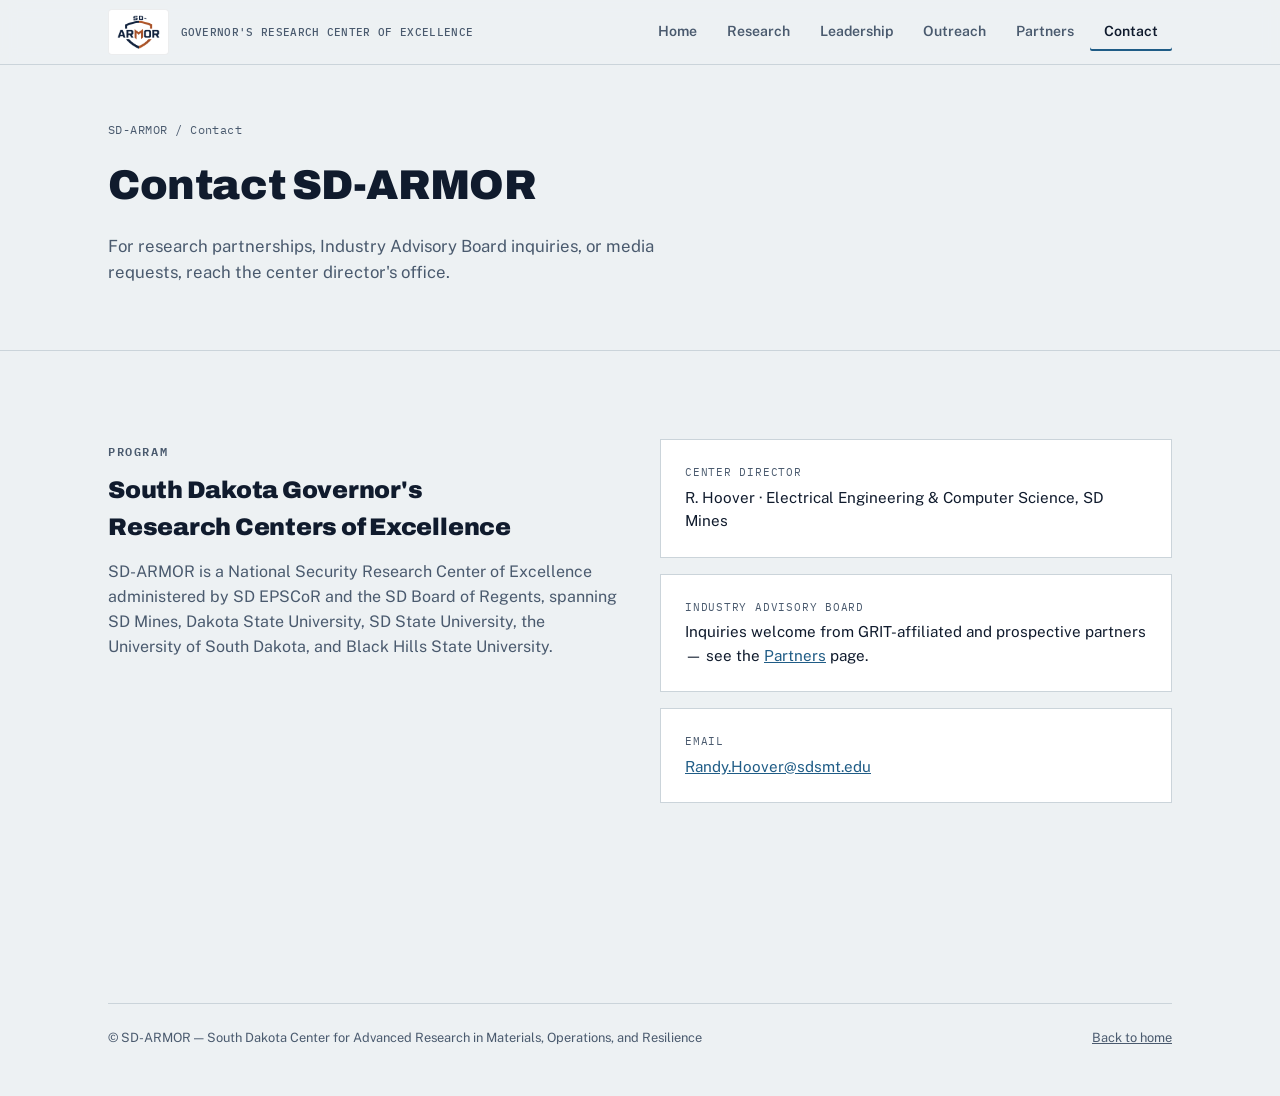
==== contact.html @ ae60025e "Add files via upload Original SD-ARMOR page." ====
<!DOCTYPE html>
<html lang="en">
<head>
<meta charset="UTF-8">
<meta name="viewport" content="width=device-width, initial-scale=1.0">
<title>Contact — SD-ARMOR</title>
<meta name="description" content="Contact the SD-ARMOR center director's office for research partnerships, advisory board inquiries, or media requests.">
<link rel="preconnect" href="https://fonts.googleapis.com">
<link rel="stylesheet" href="https://fonts.googleapis.com/css2?family=Archivo:wght@500;700;900&family=Public+Sans:ital,wght@0,400;0,500;0,600;0,700;1,400&family=IBM+Plex+Mono:wght@500;600&display=swap">
<link rel="stylesheet" href="assets/style.css">
</head>
<body>

<header class="site">
  <div class="nav-row">
    <a class="wordmark" href="index.html"><span class="logo-plate"><img src="assets/logo-mark.png" alt="SD-ARMOR"></span><small>GOVERNOR'S RESEARCH CENTER OF EXCELLENCE</small></a>
    <button class="nav-toggle" id="navToggle" aria-expanded="false" aria-controls="primaryNav">MENU</button>
    <nav class="primary" id="primaryNav">
      <a href="index.html">Home</a>
      <a href="research.html">Research</a>
      <a href="leadership.html">Leadership</a>
      <a href="outreach.html">Outreach</a>
      <a href="partners.html">Partners</a>
      <a href="contact.html" class="current">Contact</a>
    </nav>
  </div>
</header>

<main>
  <div class="page-head">
    <div class="wrap">
      <span class="crumb"><a href="index.html">SD-ARMOR</a> / Contact</span>
      <h1>Contact SD-ARMOR</h1>
      <p class="lede">For research partnerships, Industry Advisory Board inquiries, or media requests, reach the center director's office.</p>
    </div>
  </div>

  <section id="contact-details">
    <div class="wrap">
      <div class="contact-grid">
        <div>
          <span class="eyebrow">Program</span>
          <h2 style="margin-top:8px;">South Dakota Governor's Research Centers of Excellence</h2>
          <p style="color:var(--ink-soft); margin-top:14px;">SD-ARMOR is a National Security Research Center of Excellence administered by SD EPSCoR and the SD Board of Regents, spanning SD Mines, Dakota State University, SD State University, the University of South Dakota, and Black Hills State University.</p>
        </div>
        <div>
          <div class="contact-card">
            <div class="k">Center Director</div>
            <div class="v">R. Hoover &middot; Electrical Engineering &amp; Computer Science, SD Mines</div>
          </div>
          <div class="contact-card">
            <div class="k">Industry Advisory Board</div>
            <div class="v">Inquiries welcome from GRIT-affiliated and prospective partners &mdash; see the <a href="partners.html">Partners</a> page.</div>
          </div>
          <div class="contact-card">
            <div class="k">Email</div>
            <div class="v"><a href="mailto:Randy.Hoover@sdsmt.edu">Randy.Hoover@sdsmt.edu</a></div>
          </div>
        </div>
      </div>
    </div>
  </section>

  <footer class="site">
    <div class="wrap">
      <div class="fine">
        <span>&copy; SD-ARMOR &mdash; South Dakota Center for Advanced Research in Materials, Operations, and Resilience</span>
        <span><a href="index.html">Back to home</a></span>
      </div>
    </div>
  </footer>
</main>

<script src="assets/site.js"></script>
</body>
</html>
---- assets/style.css ----
/* SD-ARMOR shared stylesheet — one file, every page links it. */

:root{
  --ink:#101B2D;
  --ink-soft:#4A5A6E;
  --paper:#EDF1F3;
  --paper-raised:#FFFFFF;
  --line:#CBD4DA;
  --line-strong:#9FAEB8;
  --build:#1F5C86;
  --build-tint:#DCE9F1;
  --protect:#96691E;
  --protect-tint:#F3E6CE;
  --sustain:#33604A;
  --sustain-tint:#DCE9E1;
  --accent:#1F5C86;
  --focus:#1F5C86;
}
@media (prefers-color-scheme: dark){
  :root:not([data-theme="light"]){
    --ink:#E7ECF1; --ink-soft:#A9B9C8; --paper:#0A121C; --paper-raised:#111B29;
    --line:#28394B; --line-strong:#3B4F63;
    --build:#7DB2DD; --build-tint:#16283A;
    --protect:#E3B369; --protect-tint:#2E2415;
    --sustain:#7FBB98; --sustain-tint:#16281F;
    --accent:#7DB2DD; --focus:#7DB2DD;
  }
}
:root[data-theme="dark"]{
  --ink:#E7ECF1; --ink-soft:#A9B9C8; --paper:#0A121C; --paper-raised:#111B29;
  --line:#28394B; --line-strong:#3B4F63;
  --build:#7DB2DD; --build-tint:#16283A;
  --protect:#E3B369; --protect-tint:#2E2415;
  --sustain:#7FBB98; --sustain-tint:#16281F;
  --accent:#7DB2DD; --focus:#7DB2DD;
}

*{box-sizing:border-box;}
html{scroll-behavior:smooth;}
body{
  margin:0; background:var(--paper); color:var(--ink);
  font-family:"Public Sans", -apple-system, BlinkMacSystemFont, "Segoe UI", sans-serif;
  font-size:16px; line-height:1.55; -webkit-font-smoothing:antialiased;
}
h1,h2,h3,h4{
  font-family:"Archivo","Public Sans",sans-serif; font-weight:900;
  text-wrap:balance; margin:0; letter-spacing:-0.01em;
}
a{color:var(--accent);}
a:focus-visible, button:focus-visible{outline:2px solid var(--focus); outline-offset:3px;}
.mono{font-family:"IBM Plex Mono","SF Mono",monospace;}
.eyebrow{
  font-family:"IBM Plex Mono",monospace; font-size:0.72rem; font-weight:600;
  letter-spacing:0.14em; text-transform:uppercase; color:var(--ink-soft);
}
.wrap{max-width:1120px; margin:0 auto; padding:0 28px;}
section{padding:88px 0;}
section + section{border-top:1px solid var(--line);}
p{max-width:65ch;}
table{border-collapse:collapse;}

/* ---------- header / nav ---------- */
header.site{
  position:sticky; top:0; z-index:50;
  background:color-mix(in srgb, var(--paper) 92%, transparent);
  backdrop-filter:blur(8px); border-bottom:1px solid var(--line);
}
.nav-row{
  max-width:1120px; margin:0 auto; padding:0 28px;
  display:flex; align-items:center; justify-content:space-between; height:64px;
}
.wordmark{
  display:flex; align-items:center; gap:12px;
  font-family:"Archivo",sans-serif; font-weight:900; font-size:1.15rem;
  color:var(--ink); text-decoration:none; letter-spacing:-0.01em;
}
.wordmark small{
  font-family:"IBM Plex Mono",monospace; font-weight:500;
  font-size:0.66rem; color:var(--ink-soft); letter-spacing:0.03em;
}
/* The mark's navy/orange are painted for a white ground, so its backing
   plate stays literally white in both themes -- not a theme token. */
.logo-plate{
  background:#FFFFFF; display:inline-flex; align-items:center; justify-content:center;
  padding:5px 8px; border-radius:4px; line-height:0;
  border:1px solid rgba(16,27,45,0.08);
}
.logo-plate img{display:block; height:34px; width:auto;}
.hero-logo{
  display:inline-flex; margin-bottom:26px; background:#FFFFFF; padding:16px 22px;
  border-radius:6px; border:1px solid rgba(16,27,45,0.08); box-shadow:0 1px 2px rgba(16,27,45,0.06);
}
.hero-logo img{display:block; height:88px; width:auto;}
nav.primary{display:flex; gap:2px;}
nav.primary a{
  color:var(--ink-soft); text-decoration:none; font-size:0.88rem; font-weight:600;
  padding:8px 14px; border-radius:2px;
}
nav.primary a:hover{color:var(--ink); background:var(--paper-raised);}
nav.primary a.current{color:var(--ink); box-shadow:inset 0 -2px 0 var(--accent);}
.nav-toggle{display:none;}

/* ---------- breadcrumb / page header (subpages) ---------- */
.page-head{padding:56px 0 48px; border-bottom:1px solid var(--line);}
.page-head .crumb{
  font-family:"IBM Plex Mono",monospace; font-size:0.72rem; color:var(--ink-soft);
  letter-spacing:0.04em; margin-bottom:14px; display:block;
}
.page-head .crumb a{color:var(--ink-soft); text-decoration:none;}
.page-head .crumb a:hover{color:var(--accent);}
.page-head h1{font-size:clamp(1.9rem,4vw,2.6rem);}
.page-head p.lede{margin-top:16px; font-size:1.05rem; color:var(--ink-soft); max-width:62ch;}

/* ---------- hero (home) ---------- */
.hero{position:relative; overflow:hidden; padding:96px 0 72px;}
.hero svg.contours{position:absolute; inset:0; width:100%; height:100%; opacity:0.5; color:var(--line-strong);}
:root[data-theme="dark"] .hero svg.contours,
:root:not([data-theme="light"]) .hero svg.contours{opacity:0.35;}
.hero-inner{position:relative; max-width:760px;}
.hero .eyebrow{margin-bottom:18px; display:block;}
.hero h1{font-size:clamp(2.1rem, 4.6vw, 3.2rem); line-height:1.05;}
.hero .vision{margin-top:22px; font-size:1.14rem; color:var(--ink-soft); max-width:62ch; font-style:italic;}
.hero .pillar-strip{margin-top:34px; display:flex; gap:0; font-family:"IBM Plex Mono",monospace; font-size:0.78rem; font-weight:600; letter-spacing:0.04em;}
.hero .pillar-strip span{padding:8px 16px; border:1px solid var(--line-strong); margin-left:-1px; background:var(--paper-raised);}
.hero .pillar-strip span:first-child{margin-left:0;}
.hero .pillar-strip .p1{border-top:3px solid var(--build);}
.hero .pillar-strip .p2{border-top:3px solid var(--protect);}
.hero .pillar-strip .p3{border-top:3px solid var(--sustain);}
.hero-cta{margin-top:30px; display:flex; gap:14px; flex-wrap:wrap;}
.btn-primary, .btn-ghost{
  font-family:"IBM Plex Mono",monospace; font-size:0.82rem; font-weight:600;
  letter-spacing:0.02em; text-decoration:none; padding:11px 20px; display:inline-block;
}
.btn-primary{background:var(--ink); color:var(--paper);}
:root[data-theme="dark"] .btn-primary,
:root:not([data-theme="light"]) .btn-primary{color:var(--paper);}
.btn-primary:hover{opacity:0.88;}
.btn-ghost{color:var(--ink-soft); border:1px solid var(--line-strong);}
.btn-ghost:hover{color:var(--ink); border-color:var(--ink);}
.stat-row{margin-top:56px; display:grid; grid-template-columns:repeat(4,1fr); gap:0; border-top:1px solid var(--line); border-left:1px solid var(--line);}
.stat-row div{border-right:1px solid var(--line); border-bottom:1px solid var(--line); padding:18px 20px;}
.stat-row .num{font-family:"Archivo",sans-serif; font-weight:900; font-size:1.7rem; font-variant-numeric:tabular-nums; display:block;}
.stat-row .label{font-size:0.78rem; color:var(--ink-soft); margin-top:2px;}

/* ---------- section headings ---------- */
.section-head{max-width:640px; margin-bottom:44px;}
.section-head h2{font-size:clamp(1.5rem,3vw,2rem); margin-top:8px;}
.section-head p{margin-top:14px; color:var(--ink-soft);}

/* ---------- explore grid (home -> subpages) ---------- */
.explore-grid{display:grid; grid-template-columns:repeat(3,1fr); gap:1px; background:var(--line); border:1px solid var(--line);}
.explore-card{
  background:var(--paper-raised); padding:28px 24px; text-decoration:none; color:var(--ink);
  display:flex; flex-direction:column; gap:10px; transition:background .12s;
}
.explore-card:hover{background:var(--paper);}
.explore-card .eyebrow{color:var(--ink-soft);}
.explore-card h3{font-size:1.15rem;}
.explore-card p{font-size:0.88rem; color:var(--ink-soft); margin:0;}
.explore-card .go{font-family:"IBM Plex Mono",monospace; font-size:0.76rem; font-weight:600; color:var(--accent); margin-top:auto; padding-top:10px;}

/* ---------- mission ---------- */
.mission-layout{max-width:760px;}
.mission-layout blockquote{
  margin:16px 0 0; font-size:1.5rem; line-height:1.42; font-weight:500;
  font-family:"Archivo",sans-serif; text-wrap:balance;
  border-left:3px solid var(--accent); padding-left:24px;
}
.mission-layout .mission-note{margin-top:26px; color:var(--ink-soft); font-size:0.98rem; max-width:70ch;}

/* ---------- pillars ---------- */
.pillar-grid{display:grid; grid-template-columns:repeat(3,1fr); gap:1px; background:var(--line); border:1px solid var(--line);}
.pillar{background:var(--paper-raised); padding:30px 26px 28px; display:flex; flex-direction:column; gap:14px;}
.pillar .tag{font-family:"IBM Plex Mono",monospace; font-size:0.72rem; font-weight:600; letter-spacing:0.06em; display:inline-flex; align-items:center; gap:8px; color:var(--ink);}
.pillar .tag .dot{width:9px; height:9px; border-radius:50%; display:inline-block;}
.p1 .dot{background:var(--build);} .p1 h3{color:var(--build);}
.p2 .dot{background:var(--protect);} .p2 h3{color:var(--protect);}
.p3 .dot{background:var(--sustain);} .p3 h3{color:var(--sustain);}
.pillar h3{font-size:1.5rem;}
.pillar .domain{font-size:0.93rem; color:var(--ink-soft);}
.pillar .lead{margin-top:auto; padding-top:14px; border-top:1px solid var(--line); font-size:0.85rem;}
.pillar .lead .k{color:var(--ink-soft); font-size:0.76rem; font-family:"IBM Plex Mono",monospace; text-transform:uppercase; letter-spacing:0.06em;}
.backbone{margin-top:1px; border:1px solid var(--line); border-top:none; background:var(--paper-raised); padding:22px 26px; display:flex; align-items:baseline; gap:16px; flex-wrap:wrap;}
.backbone .tag{font-family:"IBM Plex Mono",monospace; font-size:0.72rem; font-weight:600; color:var(--ink-soft); letter-spacing:0.06em;}
.backbone p{margin:0; font-size:0.93rem; color:var(--ink-soft); max-width:70ch;}

/* ---------- leadership ---------- */
.roster{width:100%; font-size:0.92rem;}
.roster caption{text-align:left; font-family:"IBM Plex Mono",monospace; font-size:0.74rem; color:var(--ink-soft); letter-spacing:0.06em; text-transform:uppercase; margin-bottom:10px;}
.roster th{text-align:left; font-family:"IBM Plex Mono",monospace; font-size:0.7rem; text-transform:uppercase; letter-spacing:0.07em; color:var(--ink-soft); padding:0 14px 10px 0; border-bottom:1px solid var(--line-strong); font-weight:600;}
.roster td{padding:12px 14px 12px 0; border-bottom:1px solid var(--line); vertical-align:top;}
.roster tr:last-child td{border-bottom:none;}
.roster .name{font-weight:700; white-space:nowrap;}
.roster .role{font-family:"IBM Plex Mono",monospace; font-size:0.78rem;}
.roster .role.r-p1{color:var(--build);}
.roster .role.r-p2{color:var(--protect);}
.roster .role.r-p3{color:var(--sustain);}
.roster-tables{display:flex; flex-direction:column; gap:48px;}
.iab-note{margin-top:36px; padding:22px 24px; background:var(--paper-raised); border:1px solid var(--line); display:flex; gap:18px; align-items:flex-start;}
.iab-note .eyebrow{margin-top:2px;}
.iab-note p{margin:6px 0 0; color:var(--ink-soft); font-size:0.92rem;}

/* ---------- outreach ---------- */
.outreach-grid{display:grid; grid-template-columns:1fr 1fr; gap:36px;}
.outreach-card{border:1px solid var(--line); background:var(--paper-raised); padding:26px;}
.outreach-card h3{font-size:1.1rem; margin-bottom:10px;}
.outreach-card p{font-size:0.92rem; color:var(--ink-soft);}
.outreach-card .stat{display:inline-block; margin-top:14px; font-family:"IBM Plex Mono",monospace; font-size:0.78rem; font-weight:600; padding:5px 10px; background:var(--build-tint); color:var(--build);}
.program-list{list-style:none; margin:0; padding:0; display:flex; flex-direction:column; gap:10px;}
.program-list li{font-size:0.9rem; padding-left:16px; position:relative; color:var(--ink-soft);}
.program-list li::before{content:"—"; position:absolute; left:0; color:var(--line-strong);}
.program-list strong{color:var(--ink); font-weight:600;}

/* ---------- impact ---------- */
.impact-layout{display:grid; grid-template-columns:1.4fr 1fr; gap:56px;}
table.awards{width:100%; font-size:0.92rem;}
table.awards th{text-align:left; font-family:"IBM Plex Mono",monospace; font-size:0.7rem; text-transform:uppercase; letter-spacing:0.07em; color:var(--ink-soft); padding:0 12px 10px 0; border-bottom:1px solid var(--line-strong); font-weight:600;}
table.awards td{padding:11px 12px 11px 0; border-bottom:1px solid var(--line);}
table.awards tr:last-child td{border-bottom:none;}
table.awards .amt{font-family:"IBM Plex Mono",monospace; font-variant-numeric:tabular-nums; text-align:right; font-weight:600;}
table.awards tfoot td{border-top:2px solid var(--ink); border-bottom:none; font-weight:700; padding-top:14px;}
.agency-cloud{display:flex; flex-wrap:wrap; gap:8px; margin-top:14px;}
.agency-cloud span{font-family:"IBM Plex Mono",monospace; font-size:0.74rem; font-weight:600; padding:5px 10px; border:1px solid var(--line-strong); color:var(--ink-soft);}
.grit-box{border:1px solid var(--line); background:var(--paper-raised); padding:24px;}
.grit-box h3{font-size:1rem; margin-bottom:10px;}
.grit-box p{font-size:0.9rem; color:var(--ink-soft);}

/* ---------- partners ---------- */
.partner-cols{display:grid; grid-template-columns:repeat(3,1fr); gap:36px;}
.partner-col .head{display:flex; align-items:center; gap:8px; margin-bottom:16px;}
.partner-col .head .dot{width:9px; height:9px; border-radius:50%;}
.partner-col.build .dot{background:var(--build);}
.partner-col.protect .dot{background:var(--protect);}
.partner-col.sustain .dot{background:var(--sustain);}
.partner-col .head h3{font-size:0.95rem; font-family:"IBM Plex Mono",monospace; letter-spacing:0.04em;}
.partner-col ul{list-style:none; margin:0; padding:0; display:flex; flex-direction:column; gap:9px;}
.partner-col li{font-size:0.88rem; color:var(--ink-soft); padding-bottom:9px; border-bottom:1px solid var(--line);}
.partner-col li:last-child{border-bottom:none;}

/* ---------- contact / footer ---------- */
footer.site{padding:64px 0 48px;}
.contact-grid{display:grid; grid-template-columns:1fr 1fr; gap:40px; align-items:start;}
.contact-grid h2{font-size:1.5rem;}
.contact-card{border:1px solid var(--line); background:var(--paper-raised); padding:24px;}
.contact-card .k{font-family:"IBM Plex Mono",monospace; font-size:0.7rem; text-transform:uppercase; letter-spacing:0.07em; color:var(--ink-soft);}
.contact-card .v{margin-top:4px; font-size:0.95rem;}
.contact-card + .contact-card{margin-top:16px;}
.fine{margin-top:48px; padding-top:24px; border-top:1px solid var(--line); font-size:0.8rem; color:var(--ink-soft); display:flex; justify-content:space-between; flex-wrap:wrap; gap:10px;}
.fine a{color:var(--ink-soft);}

@media (max-width:860px){
  section{padding:56px 0;}
  .impact-layout, .outreach-grid, .contact-grid{grid-template-columns:1fr;}
  .pillar-grid, .explore-grid{grid-template-columns:1fr;}
  .partner-cols{grid-template-columns:1fr;}
  .stat-row{grid-template-columns:repeat(2,1fr);}
  nav.primary{
    position:fixed; inset:64px 0 auto 0; flex-direction:column; background:var(--paper);
    border-bottom:1px solid var(--line); padding:8px 20px 16px; gap:2px;
    transform:translateY(-8px); opacity:0; pointer-events:none; transition:opacity .15s, transform .15s;
  }
  nav.primary.open{opacity:1; transform:translateY(0); pointer-events:auto;}
  .nav-toggle{
    display:inline-flex; align-items:center; justify-content:center;
    width:38px; height:38px; border:1px solid var(--line-strong); background:none;
    color:var(--ink); font-family:"IBM Plex Mono",monospace; font-size:0.75rem; cursor:pointer;
  }
}
@media (prefers-reduced-motion: reduce){
  html{scroll-behavior:auto;}
  *{transition:none !important; animation:none !important;}
}
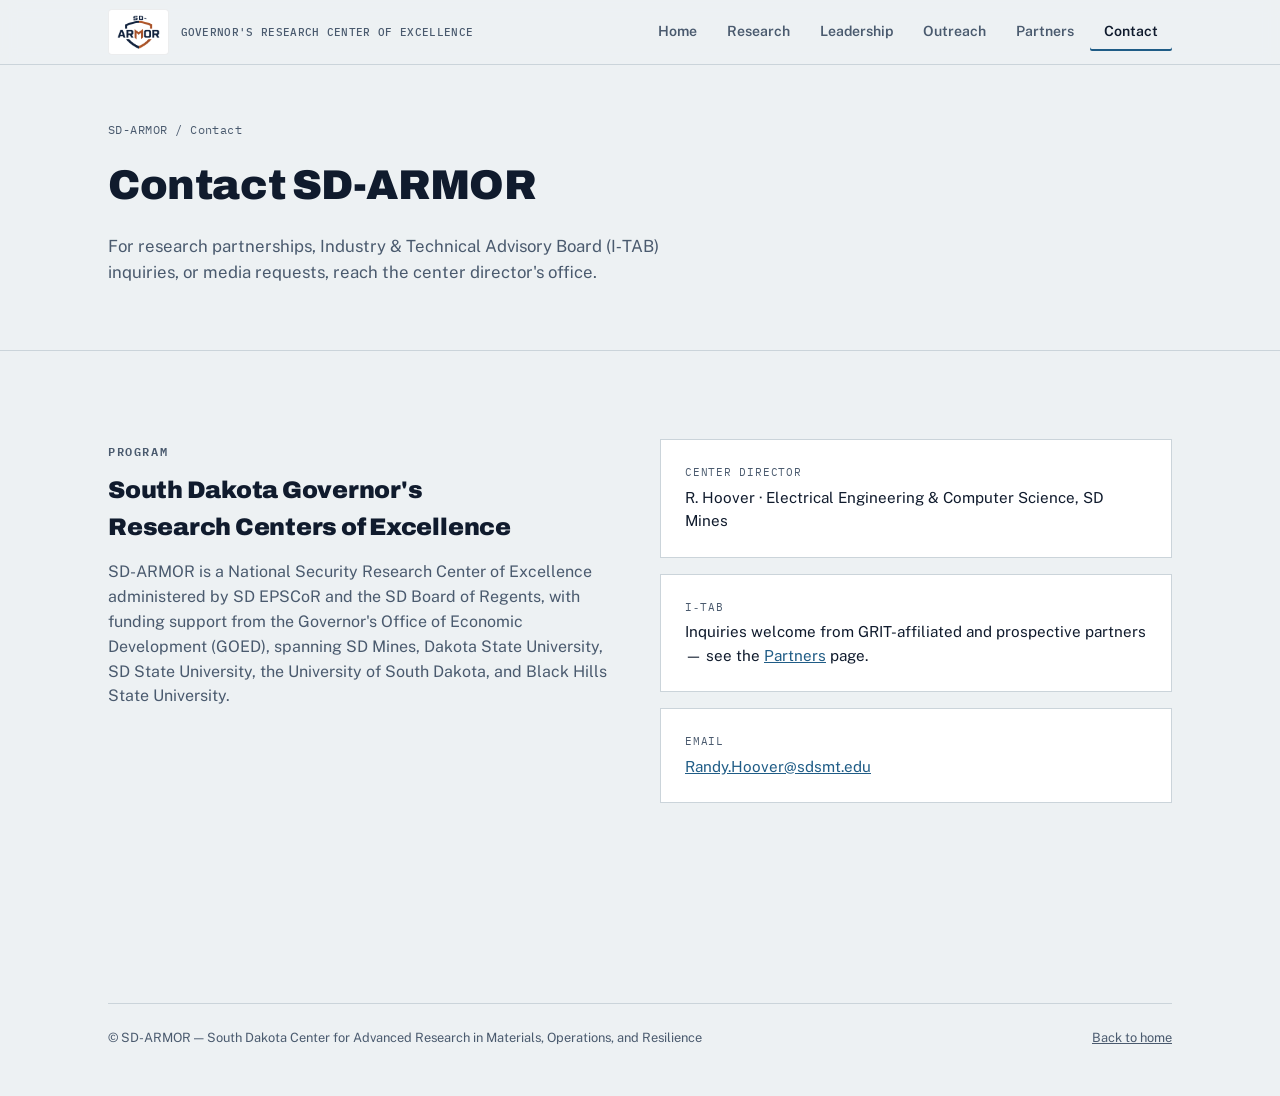
==== commit e2d2bfdd: "Add files via upload update contact" ====
--- a/contact.html
+++ b/contact.html
@@ -4,7 +4,7 @@
 <meta charset="UTF-8">
 <meta name="viewport" content="width=device-width, initial-scale=1.0">
 <title>Contact — SD-ARMOR</title>
-<meta name="description" content="Contact the SD-ARMOR center director's office for research partnerships, advisory board inquiries, or media requests.">
+<meta name="description" content="Contact the SD-ARMOR center director's office for research partnerships, I-TAB inquiries, or media requests.">
 <link rel="preconnect" href="https://fonts.googleapis.com">
 <link rel="stylesheet" href="https://fonts.googleapis.com/css2?family=Archivo:wght@500;700;900&family=Public+Sans:ital,wght@0,400;0,500;0,600;0,700;1,400&family=IBM+Plex+Mono:wght@500;600&display=swap">
 <link rel="stylesheet" href="assets/style.css">
@@ -31,7 +31,7 @@
     <div class="wrap">
       <span class="crumb"><a href="index.html">SD-ARMOR</a> / Contact</span>
       <h1>Contact SD-ARMOR</h1>
-      <p class="lede">For research partnerships, Industry Advisory Board inquiries, or media requests, reach the center director's office.</p>
+      <p class="lede">For research partnerships, Industry &amp; Technical Advisory Board (I&#8209;TAB) inquiries, or media requests, reach the center director's office.</p>
     </div>
   </div>
 
@@ -41,7 +41,7 @@
         <div>
           <span class="eyebrow">Program</span>
           <h2 style="margin-top:8px;">South Dakota Governor's Research Centers of Excellence</h2>
-          <p style="color:var(--ink-soft); margin-top:14px;">SD-ARMOR is a National Security Research Center of Excellence administered by SD EPSCoR and the SD Board of Regents, spanning SD Mines, Dakota State University, SD State University, the University of South Dakota, and Black Hills State University.</p>
+          <p style="color:var(--ink-soft); margin-top:14px;">SD-ARMOR is a National Security Research Center of Excellence administered by SD EPSCoR and the SD Board of Regents, with funding support from the Governor's Office of Economic Development (GOED), spanning SD Mines, Dakota State University, SD State University, the University of South Dakota, and Black Hills State University.</p>
         </div>
         <div>
           <div class="contact-card">
@@ -49,7 +49,7 @@
             <div class="v">R. Hoover &middot; Electrical Engineering &amp; Computer Science, SD Mines</div>
           </div>
           <div class="contact-card">
-            <div class="k">Industry Advisory Board</div>
+            <div class="k">I&#8209;TAB</div>
             <div class="v">Inquiries welcome from GRIT-affiliated and prospective partners &mdash; see the <a href="partners.html">Partners</a> page.</div>
           </div>
           <div class="contact-card">
--- a/assets/style.css
+++ b/assets/style.css
@@ -147,17 +147,19 @@
 .section-head h2{font-size:clamp(1.5rem,3vw,2rem); margin-top:8px;}
 .section-head p{margin-top:14px; color:var(--ink-soft);}
 
-/* ---------- explore grid (home -> subpages) ---------- */
-.explore-grid{display:grid; grid-template-columns:repeat(3,1fr); gap:1px; background:var(--line); border:1px solid var(--line);}
-.explore-card{
-  background:var(--paper-raised); padding:28px 24px; text-decoration:none; color:var(--ink);
-  display:flex; flex-direction:column; gap:10px; transition:background .12s;
-}
-.explore-card:hover{background:var(--paper);}
-.explore-card .eyebrow{color:var(--ink-soft);}
-.explore-card h3{font-size:1.15rem;}
-.explore-card p{font-size:0.88rem; color:var(--ink-soft); margin:0;}
-.explore-card .go{font-family:"IBM Plex Mono",monospace; font-size:0.76rem; font-weight:600; color:var(--accent); margin-top:auto; padding-top:10px;}
+/* ---------- explore strip (home -> subpages) ---------- */
+.explore-strip{
+  display:grid; grid-template-columns:repeat(auto-fit, minmax(140px,1fr));
+  border-top:1px solid var(--line); border-left:1px solid var(--line);
+}
+.explore-strip a{
+  border-right:1px solid var(--line); border-bottom:1px solid var(--line);
+  padding:18px 20px; text-decoration:none; color:var(--ink);
+  display:flex; flex-direction:column; gap:3px; transition:background .12s;
+}
+.explore-strip a:hover{background:var(--paper-raised);}
+.explore-strip .t{font-family:"Archivo",sans-serif; font-weight:900; font-size:1.05rem;}
+.explore-strip .s{font-size:0.76rem; color:var(--ink-soft); font-family:"IBM Plex Mono",monospace; letter-spacing:0.02em;}
 
 /* ---------- mission ---------- */
 .mission-layout{max-width:760px;}
@@ -184,6 +186,46 @@
 .backbone .tag{font-family:"IBM Plex Mono",monospace; font-size:0.72rem; font-weight:600; color:var(--ink-soft); letter-spacing:0.06em;}
 .backbone p{margin:0; font-size:0.93rem; color:var(--ink-soft); max-width:70ch;}
 
+/* ---------- org chart ---------- */
+.orgchart{max-width:1020px; margin:0 auto; display:flex; flex-direction:column; align-items:center;}
+.oc-level{display:flex; align-items:stretch; justify-content:center; gap:14px; flex-wrap:wrap; width:100%;}
+.oc-box{
+  border:1px solid var(--line); background:var(--paper-raised); border-radius:3px;
+  padding:14px 18px; display:flex; flex-direction:column; gap:2px;
+  text-align:center; min-width:150px; justify-content:center;
+}
+.oc-title{font-family:"Archivo",sans-serif; font-weight:900; font-size:0.92rem; line-height:1.3;}
+.oc-sub{color:var(--ink-soft); font-size:0.76rem; line-height:1.45;}
+.oc-eyebrow{
+  font-family:"IBM Plex Mono",monospace; font-size:0.66rem; letter-spacing:0.1em;
+  text-transform:uppercase; color:var(--ink-soft); margin-bottom:2px;
+}
+.oc-director{background:var(--ink); border-color:var(--ink);}
+.oc-director .oc-title, .oc-director .oc-sub{color:var(--paper);}
+.oc-director .oc-eyebrow{color:var(--paper); opacity:0.65;}
+.oc-feedback{
+  display:flex; align-items:center; justify-content:center;
+  font-family:"IBM Plex Mono",monospace; font-size:0.7rem; color:var(--ink-soft);
+  white-space:nowrap; padding:0 2px;
+}
+.oc-arrow-down{text-align:center; color:var(--line-strong); font-size:1.05rem; line-height:1; margin:6px 0;}
+.oc-tag{
+  font-family:"IBM Plex Mono",monospace; font-size:0.68rem; font-weight:600;
+  letter-spacing:0.06em; color:var(--ink-soft);
+}
+.oc-p1{border-top:3px solid var(--build);} .oc-p1 .oc-title{color:var(--build);}
+.oc-p2{border-top:3px solid var(--protect);} .oc-p2 .oc-title{color:var(--protect);}
+.oc-p3{border-top:3px solid var(--sustain);} .oc-p3 .oc-title{color:var(--sustain);}
+.oc-wide{min-width:210px;}
+.oc-level-outcomes{align-items:flex-start; gap:0;}
+.oc-branch{display:flex; flex-direction:column; align-items:center; flex:1; min-width:280px; padding:0 20px;}
+.oc-divider{
+  width:0; border-left:1px dashed var(--line-strong); align-self:stretch; margin:0 4px;
+}
+.oc-leaf-row{display:flex; gap:10px; flex-wrap:wrap; justify-content:center;}
+.oc-leaf{padding:9px 14px; font-size:0.78rem; font-weight:600;}
+.oc-caption{margin-top:14px; font-size:0.82rem; font-style:italic; color:var(--ink-soft); text-align:center;}
+
 /* ---------- leadership ---------- */
 .roster{width:100%; font-size:0.92rem;}
 .roster caption{text-align:left; font-family:"IBM Plex Mono",monospace; font-size:0.74rem; color:var(--ink-soft); letter-spacing:0.06em; text-transform:uppercase; margin-bottom:10px;}
@@ -251,9 +293,12 @@
 @media (max-width:860px){
   section{padding:56px 0;}
   .impact-layout, .outreach-grid, .contact-grid{grid-template-columns:1fr;}
-  .pillar-grid, .explore-grid{grid-template-columns:1fr;}
+  .pillar-grid{grid-template-columns:1fr;}
   .partner-cols{grid-template-columns:1fr;}
   .stat-row{grid-template-columns:repeat(2,1fr);}
+  .oc-level, .oc-level-outcomes{flex-direction:column; align-items:center;}
+  .oc-divider{display:none;}
+  .oc-branch{padding:0; width:100%; max-width:340px;}
   nav.primary{
     position:fixed; inset:64px 0 auto 0; flex-direction:column; background:var(--paper);
     border-bottom:1px solid var(--line); padding:8px 20px 16px; gap:2px;
